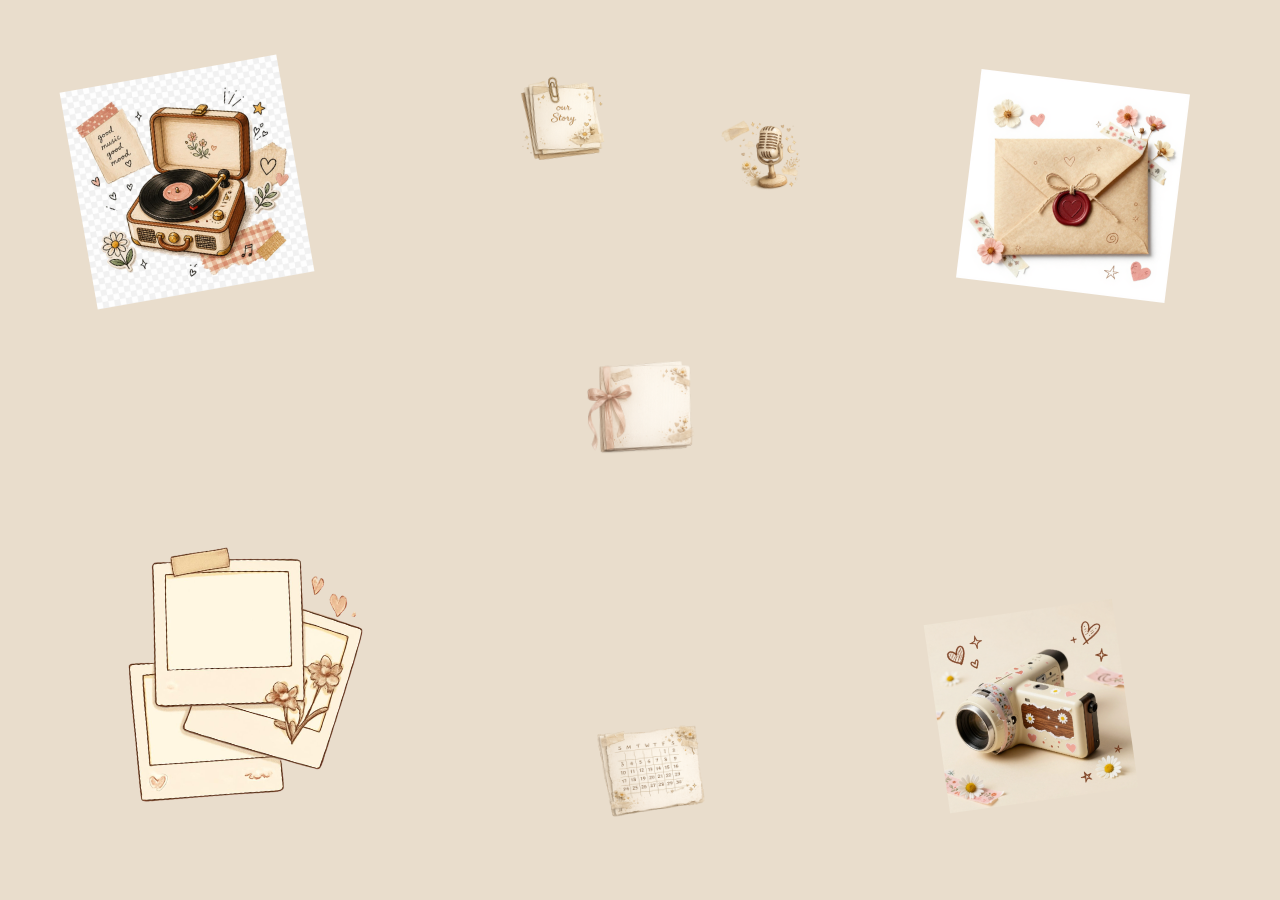
==== scrapbook.html @ 5266dc09 "Add files via upload" ====
<!doctype html>
<html lang="en">
  <head>
    <meta charset="UTF-8" />
    <meta name="viewport" content="width=device-width, initial-scale=1.0" />
    <title>Our Scrapbook 🤎</title>

    <link rel="stylesheet" href="scrapbook.css" />
  </head>

  <body>
    <section class="scrapbook">
      <img src="assets/item-letter.png" class="item letter" />

      <img src="assets/item-camcorder.png" class="item videos" />

      <img src="assets/item-story.png" class="item story" />

      <img src="assets/item-voiceNotes.png" class="item voice" />

      <img src="assets/item-photos.jpg" class="item photos" />

      <img src="assets/item-calendar.png" class="item calendar" />

      <img src="assets/item-album.png" class="item album" />

      <img src="assets/item-music.png" class="item music" />
    </section>

    <script src="scrapbook.js"></script>
  </body>
</html>
---- scrapbook.css ----
/*========== RESET ==========*/

*{
    margin:0;
    padding:0;
    box-sizing:border-box;
}

body{
    overflow:hidden;
    font-family:Georgia,serif;
    background:#e9ddcc;
}

/*========== SCRAPBOOK PAGE ==========*/

.scrapbook{
    position:relative;
    width:100vw;
    height:100vh;

    background:url("assets/scrapbook-bg.jpg") center/cover no-repeat;
    overflow:hidden;
}

/*========== SHARED ITEM STYLING ==========*/

.item{
    position:absolute;
    cursor:pointer;

    user-select:none;

    transition:
        transform .35s ease,
        filter .35s ease;
}

.item:hover{

    filter:drop-shadow(0 15px 25px rgba(0,0,0,.22));

}

.music{
    width:220px;

    left:6%;
    top:8%;

    transform:rotate(-10deg);
}

.music:hover{
    transform:rotate(-10deg) scale(1.08);
}

.letter{

    width:210px;

    right:8%;
    top:9%;

    transform:rotate(7deg);
}

.letter:hover{
    transform:rotate(7deg) scale(1.08);
}

.photos{

    width:230px;

    left:10%;
    bottom:10%;

    transform:rotate(5deg);
}

.photos:hover{
    transform:rotate(5deg) scale(1.08);
}

.videos{

    width:190px;

    right:12%;
    bottom:11%;

    transform:rotate(-8deg);
}

.videos:hover{
    transform:rotate(-8deg) scale(1.08);
}

.story{

    width:170px;

    left:37%;
    top:7%;

    transform:rotate(4deg);
}

.story:hover{
    transform:rotate(4deg) scale(1.08);
}

.voice{

    width:150px;

    right:34%;
    top:12%;

    transform:rotate(-6deg);
}

.voice:hover{
    transform:rotate(-6deg) scale(1.08);
}

.calendar{

    width:170px;

    left:44%;
    bottom:8%;

    transform:rotate(-3deg);
}

.calendar:hover{
    transform:rotate(-3deg) scale(1.08);
}

.album{

    width:190px;

    left:50%;
    top:38%;

    transform:translateX(-50%) rotate(2deg);
}

.album:hover{
    transform:translateX(-50%) rotate(2deg) scale(1.08);
}
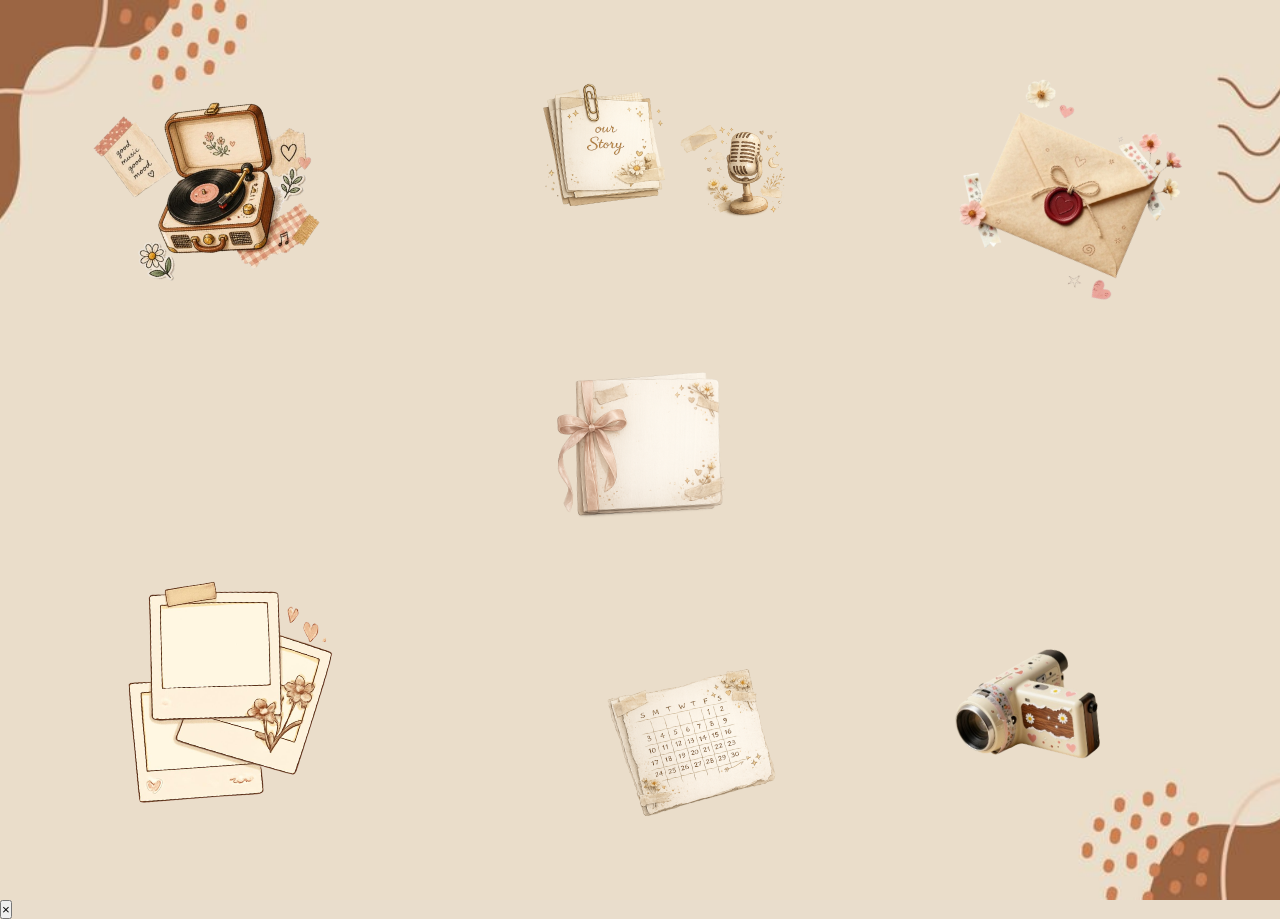
==== commit a9743bed: "Add complete scrapbook app project" ====
--- a/scrapbook.html
+++ b/scrapbook.html
@@ -27,6 +27,18 @@
       <img src="assets/item-music.png" class="item music" />
     </section>
 
+    <div class="popup-overlay" id="popup">
+
+    <div class="popup-window">
+
+        <button class="close-btn">&times;</button>
+
+        <div id="popupContent"></div>
+
+    </div>
+
+</div>
+
     <script src="scrapbook.js"></script>
   </body>
 </html>
--- a/scrapbook.css
+++ b/scrapbook.css
@@ -45,14 +45,14 @@
 .music{
     width:220px;
 
-    left:6%;
+    left:8%;
     top:8%;
 
-    transform:rotate(-10deg);
+    transform:rotate(-20deg);
 }
 
 .music:hover{
-    transform:rotate(-10deg) scale(1.08);
+    transform:rotate(-20deg) scale(1.08);
 }
 
 .letter{
@@ -62,7 +62,7 @@
     right:8%;
     top:9%;
 
-    transform:rotate(7deg);
+    transform:rotate(30deg);
 }
 
 .letter:hover{
@@ -71,7 +71,7 @@
 
 .photos{
 
-    width:230px;
+    width:200px;
 
     left:10%;
     bottom:10%;
@@ -99,7 +99,7 @@
 
 .story{
 
-    width:170px;
+    width:250px;
 
     left:37%;
     top:7%;
@@ -113,7 +113,7 @@
 
 .voice{
 
-    width:150px;
+    width:200px;
 
     right:34%;
     top:12%;
@@ -127,12 +127,12 @@
 
 .calendar{
 
-    width:170px;
+    width:250px;
 
     left:44%;
     bottom:8%;
 
-    transform:rotate(-3deg);
+    transform:rotate(-10deg);
 }
 
 .calendar:hover{
@@ -141,7 +141,7 @@
 
 .album{
 
-    width:190px;
+    width:300px;
 
     left:50%;
     top:38%;
